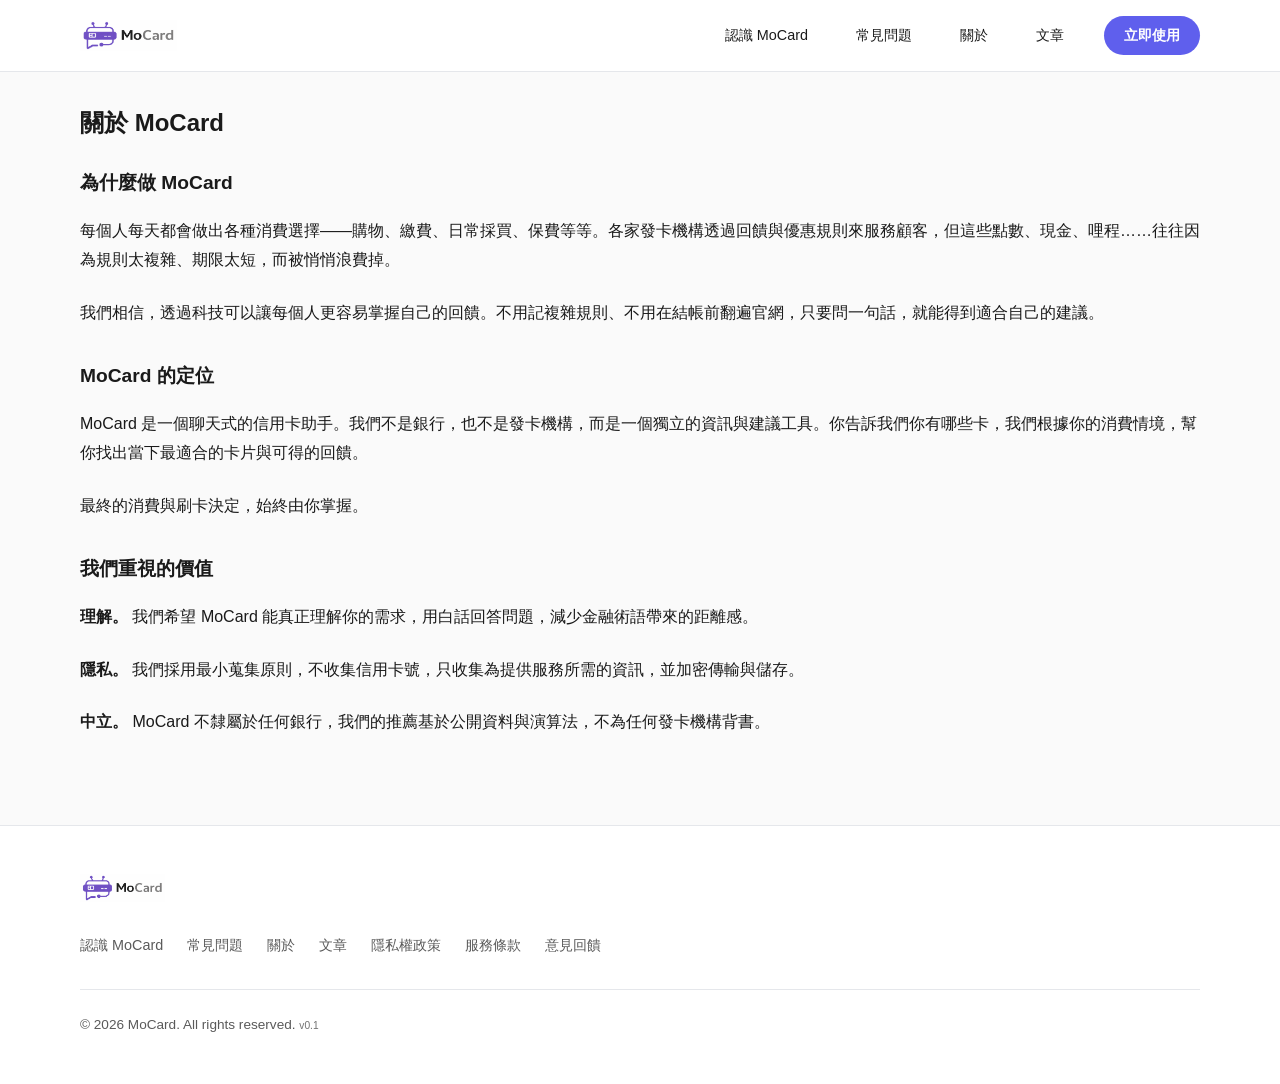
==== about.html @ decd2667 "v0.1" ====
<!DOCTYPE html>
<html lang="zh-TW">
<head>
  <meta charset="UTF-8">
  <meta name="viewport" content="width=device-width, initial-scale=1.0">
  <link rel="icon" href="images/favicon.png" type="image/png">
  <title>關於 MoCard｜信用卡推薦工具、AI 信用卡助手</title>
  <meta name="description" content="MoCard 信用卡推薦工具，用 AI 幫你找高利息數位帳戶、LINE Pay 神卡與最佳刷卡回饋。了解我們的產品定位與價值。">
  <meta name="keywords" content="信用卡工具, MoCard, 信用卡推薦, AI 信用卡">
  <link rel="stylesheet" href="css/styles.css">
</head>
<body>
  <header class="site-header">
    <div class="header-inner">
      <a href="index.html" class="site-logo"><img src="images/logo.png" alt="MoCard"></a>
      <button class="nav-toggle" type="button" aria-label="開啟選單" aria-expanded="false">
        <svg xmlns="http://www.w3.org/2000/svg" width="24" height="24" viewBox="0 0 24 24" fill="none" stroke="currentColor" stroke-width="2">
          <line x1="3" y1="6" x2="21" y2="6"/>
          <line x1="3" y1="12" x2="21" y2="12"/>
          <line x1="3" y1="18" x2="21" y2="18"/>
        </svg>
      </button>
      <nav class="nav-menu">
        <ul>
          <li><a href="index.html">認識 MoCard</a></li>
          <li><a href="faq.html">常見問題</a></li>
          <li><a href="about.html">關於</a></li>
          <li><a href="blog.html">文章</a></li>
        </ul>
      </nav>
      <a href="#" class="header-cta">立即使用</a>
    </div>
  </header>

  <main>
    <div class="page-wrapper main-content">
      <h1 class="page-title">關於 MoCard</h1>

      <div class="about-content">
        <h2>為什麼做 MoCard</h2>
        <p>每個人每天都會做出各種消費選擇——購物、繳費、日常採買、保費等等。各家發卡機構透過回饋與優惠規則來服務顧客，但這些點數、現金、哩程……往往因為規則太複雜、期限太短，而被悄悄浪費掉。</p>
        <p>我們相信，透過科技可以讓每個人更容易掌握自己的回饋。不用記複雜規則、不用在結帳前翻遍官網，只要問一句話，就能得到適合自己的建議。</p>

        <h2>MoCard 的定位</h2>
        <p>MoCard 是一個聊天式的信用卡助手。我們不是銀行，也不是發卡機構，而是一個獨立的資訊與建議工具。你告訴我們你有哪些卡，我們根據你的消費情境，幫你找出當下最適合的卡片與可得的回饋。</p>
        <p>最終的消費與刷卡決定，始終由你掌握。</p>

        <h2>我們重視的價值</h2>
        <p><strong>理解。</strong> 我們希望 MoCard 能真正理解你的需求，用白話回答問題，減少金融術語帶來的距離感。</p>
        <p><strong>隱私。</strong> 我們採用最小蒐集原則，不收集信用卡號，只收集為提供服務所需的資訊，並加密傳輸與儲存。</p>
        <p><strong>中立。</strong> MoCard 不隸屬於任何銀行，我們的推薦基於公開資料與演算法，不為任何發卡機構背書。</p>
      </div>
    </div>
  </main>

  <footer class="site-footer">
    <div class="footer-inner">
      <div class="footer-brand"><a href="index.html"><img src="images/logo.png" alt="MoCard"></a></div>
      <nav class="footer-nav">
        <a href="index.html">認識 MoCard</a>
        <a href="faq.html">常見問題</a>
        <a href="about.html">關於</a>
        <a href="blog.html">文章</a>
        <a href="privacy.html">隱私權政策</a>
        <a href="terms.html">服務條款</a>
        <a href="feedback.html">意見回饋</a>
      </nav>
      <div class="footer-copy">
        © 2026 MoCard. All rights reserved. <span class="version">v0.1</span>
      </div>
    </div>
  </footer>

  <script src="js/main.js"></script>
</body>
</html>
---- css/styles.css ----
/* MoCard - Mobile-First Static Site */
/* ================================== */

:root {
  /* Colors - 簡潔、工具型 */
  --color-bg: #fafafa;
  --color-bg-card: #ffffff;
  --color-text: #1a1a1a;
  --color-text-muted: #5a5a5a;
  --color-accent: #5F5FED;
  --color-accent-hover: #4F4FDD;
  --color-border: #e5e7eb;
  --color-trust: #059669;
  
  /* Typography */
  --font-sans: -apple-system, BlinkMacSystemFont, "Segoe UI", "Noto Sans TC", "Microsoft JhengHei", sans-serif;
  
  /* Spacing */
  --space-xs: 0.5rem;
  --space-sm: 1rem;
  --space-md: 1.5rem;
  --space-lg: 2rem;
  --space-xl: 3rem;
  --space-2xl: 4rem;
  
  /* Layout */
  --max-width: 680px;
  --max-width-wide: 1200px;
  --header-height: 64px;
  --page-padding: 1.5rem;
}

*,
*::before,
*::after {
  box-sizing: border-box;
}

html {
  font-size: 16px;
  -webkit-text-size-adjust: 100%;
}

body {
  margin: 0;
  padding: 0;
  font-family: var(--font-sans);
  background: var(--color-bg);
  color: var(--color-text);
  line-height: 1.6;
  min-height: 100vh;
  display: flex;
  flex-direction: column;
}

/* ===== Layout ===== */
.page-wrapper {
  flex: 1;
  width: 100%;
  max-width: var(--max-width);
  margin: 0 auto;
  padding: 0 var(--page-padding);
}

.main-content {
  padding-top: var(--space-lg);
  padding-bottom: var(--space-2xl);
}

/* ===== Header ===== */
.site-header {
  position: sticky;
  top: 0;
  z-index: 100;
  background: var(--color-bg-card);
  border-bottom: 1px solid var(--color-border);
  height: var(--header-height);
}

.header-inner {
  max-width: var(--max-width-wide);
  margin: 0 auto;
  height: 100%;
  padding: 0 var(--page-padding);
  display: flex;
  align-items: center;
  gap: var(--space-md);
  width: 100%;
  position: relative;
}

/* Mobile: left=menu, center=logo(絕對置中), right=cta */
.nav-toggle {
  order: 1;
  flex-shrink: 0;
}

.site-logo {
  display: flex;
  align-items: center;
  justify-content: center;
  text-decoration: none;
  order: 2;
  flex: 1;
}

/* 手機版：Logo 絕對置於 header 正中央，CTA 靠右 */
@media (max-width: 767px) {
  .site-logo {
    position: absolute;
    left: 50%;
    transform: translateX(-50%);
    flex: none;
  }

  .header-cta {
    margin-left: auto;
  }
}

.site-logo img {
  height: 32px;
  width: auto;
  display: block;
  object-fit: contain;
}

.nav-menu {
  order: 3;
}

.header-cta {
  order: 4;
  flex-shrink: 0;
}

/* Nav - Mobile */
.nav-toggle {
  display: flex;
  align-items: center;
  justify-content: center;
  width: 40px;
  height: 40px;
  background: none;
  border: none;
  cursor: pointer;
  padding: 0;
  color: var(--color-text);
}

.nav-toggle svg {
  width: 24px;
  height: 24px;
}

/* Header CTA Button - 膠囊型 */
.header-cta {
  display: inline-flex;
  align-items: center;
  justify-content: center;
  padding: 0.5rem 1.25rem;
  background: var(--color-accent);
  color: white !important;
  text-decoration: none;
  font-weight: 600;
  font-size: 0.9rem;
  border-radius: 9999px;
  white-space: nowrap;
  transition: background 0.2s;
}

.header-cta:hover {
  background: var(--color-accent-hover);
}

.nav-menu {
  position: fixed;
  top: var(--header-height);
  left: 0;
  right: 0;
  bottom: 0;
  background: var(--color-bg-card);
  padding: var(--space-lg);
  transform: translateX(100%);
  transition: transform 0.3s ease;
  overflow-y: auto;
  z-index: 99;
}

.nav-menu.is-open {
  transform: translateX(0);
}

.nav-menu ul {
  list-style: none;
  padding: 0;
  margin: 0;
}

.nav-menu li {
  border-bottom: 1px solid var(--color-border);
}

.nav-menu a {
  display: block;
  padding: var(--space-md);
  color: var(--color-text);
  text-decoration: none;
  font-size: 1rem;
}

.nav-menu a:hover {
  color: var(--color-accent);
}

/* ===== Hero ===== */
.hero {
  position: relative;
  padding: var(--space-xl) 0 var(--space-2xl);
  text-align: center;
  overflow: visible;
}

.hero-content {
  position: relative;
  z-index: 2;
  margin-bottom: var(--space-xl);
}

.hero h1 {
  font-size: 1.75rem;
  font-weight: 700;
  line-height: 1.35;
  margin: 0 0 var(--space-sm);
  letter-spacing: -0.02em;
  color: var(--color-accent);
}

.hero .hero-sub {
  font-size: 1rem;
  color: var(--color-text-muted);
  margin: 0 0 var(--space-lg);
  max-width: 480px;
  margin-left: auto;
  margin-right: auto;
  line-height: 1.6;
}

.hero .hero-content .cta-button {
  margin-top: var(--space-sm);
}

/* Hero 卡片區域：預留放 App UI 示意圖，略微疊在紫色區塊上 */
.hero-card-placeholder {
  position: relative;
  z-index: 3;
  max-width: 560px;
  margin: 0 auto -4rem;
  min-height: 320px;
  background: var(--color-bg-card);
  border-radius: 20px;
  box-shadow: 0 8px 32px rgba(0, 0, 0, 0.12);
  display: flex;
  align-items: center;
  justify-content: center;
  overflow: hidden;
}

.hero-card-hint {
  font-size: 0.9rem;
  color: var(--color-text-muted);
  margin: 0;
}

/* Hero 下半部主色系三角形／波浪區塊 - 左右貼齊瀏覽器邊緣無 padding */
.hero-decoration {
  position: absolute;
  bottom: 0;
  left: 50%;
  transform: translateX(-50%);
  width: 100vw;
  height: 45%;
  min-height: 200px;
  background: linear-gradient(135deg, var(--color-accent) 0%, rgba(95, 95, 237, 0.9) 100%);
  clip-path: polygon(0 55%, 0 100%, 100% 100%, 100% 80%, 0 35%);
  z-index: 1;
}

/* 手機版：縮小卡片、加大三角區塊，避免卡片遮住三角 */
@media (max-width: 767px) {
  .hero-card-placeholder {
    min-height: 240px;
    margin-bottom: -2rem;
  }

  .hero-decoration {
    height: 55%;
    min-height: 220px;
    /* 三角區塊提高，讓卡片下方能露出更多紫色 */
    clip-path: polygon(0 45%, 0 100%, 100% 100%, 100% 70%, 0 30%);
  }
}

/* 桌機版：三角形區塊更明顯、卡片更大 */
@media (min-width: 768px) {
  .hero-card-placeholder {
    max-width: 640px;
    min-height: 380px;
    margin-bottom: -5rem;
  }

  .hero-decoration {
    height: 50%;
    min-height: 280px;
    clip-path: polygon(0 40%, 0 100%, 100% 100%, 100% 75%, 0 25%);
  }
}

/* Hero 下方區塊多留空間（因卡片有負 margin） */
.hero + .section {
  padding-top: calc(var(--space-2xl) + 3rem);
}

/* 全站 CTA 按鈕 - 膠囊型 */
.cta-button {
  display: inline-block;
  padding: 0.75rem 2rem;
  background: var(--color-accent);
  color: white !important;
  text-decoration: none;
  font-weight: 600;
  border-radius: 9999px;
  font-size: 1rem;
  border: none;
  cursor: pointer;
  transition: background 0.2s;
}

.cta-button:hover {
  background: var(--color-accent-hover);
}

/* ===== Section 通用 ===== */
.section {
  padding: var(--space-2xl) 0;
}

.section-title {
  font-size: 1.5rem;
  font-weight: 700;
  margin: 0 0 var(--space-xl);
  text-align: center;
}

/* ===== Feature Cards ===== */
.feature-list {
  display: flex;
  flex-direction: column;
  gap: var(--space-lg);
}

.feature-card {
  background: var(--color-bg-card);
  border: 1px solid var(--color-border);
  border-radius: 16px;
  padding: var(--space-xl);
  box-shadow: 0 2px 8px rgba(0, 0, 0, 0.06);
}

.feature-icon {
  font-size: 2rem;
  margin-bottom: var(--space-sm);
}

.feature-card h3 {
  font-size: 1.15rem;
  font-weight: 600;
  margin: 0 0 var(--space-sm);
}

.feature-card p {
  font-size: 0.95rem;
  color: var(--color-text-muted);
  margin: 0;
  line-height: 1.6;
}

/* ===== 強調區：個資安全 ===== */
.highlight-section {
  padding: var(--space-xl) 0;
}

.highlight-card {
  background: linear-gradient(135deg, rgba(95, 95, 237, 0.08) 0%, rgba(95, 95, 237, 0.03) 100%);
  border: 1px solid rgba(95, 95, 237, 0.2);
  border-radius: 20px;
  padding: var(--space-2xl);
  text-align: center;
}

.highlight-title {
  font-size: 1.35rem;
  font-weight: 700;
  margin: 0 0 var(--space-md);
  color: var(--color-text);
}

.highlight-desc {
  font-size: 1.05rem;
  color: var(--color-text-muted);
  line-height: 1.7;
  margin: 0;
  max-width: 520px;
  margin-left: auto;
  margin-right: auto;
}

/* ===== 留言回饋 ===== */
.testimonial-list {
  display: flex;
  flex-direction: column;
  gap: var(--space-lg);
}

.testimonial-card {
  background: var(--color-bg-card);
  border: 1px solid var(--color-border);
  border-radius: 16px;
  padding: var(--space-xl);
  margin: 0;
}

.testimonial-quote {
  font-size: 1rem;
  line-height: 1.7;
  color: var(--color-text);
  margin: 0 0 var(--space-md);
}

.testimonial-author {
  font-size: 0.9rem;
  color: var(--color-text-muted);
}

/* ===== CTA 區 ===== */
.cta-section {
  padding: var(--space-2xl) 0;
}

.cta-block {
  background: var(--color-accent);
  border-radius: 24px;
  padding: var(--space-2xl);
  text-align: center;
  color: white;
}

.cta-title {
  font-size: 1.5rem;
  font-weight: 700;
  margin: 0 0 var(--space-sm);
}

.cta-sub {
  font-size: 1rem;
  opacity: 0.95;
  margin: 0 0 var(--space-lg);
}

.cta-block .cta-button {
  background: white;
  color: var(--color-accent) !important;
}

.cta-block .cta-button:hover {
  background: rgba(255, 255, 255, 0.9);
}

/* ===== How it Works ===== */
.steps {
  display: flex;
  flex-direction: column;
  gap: var(--space-md);
}

.step {
  display: flex;
  gap: var(--space-md);
  align-items: flex-start;
  background: var(--color-bg-card);
  border: 1px solid var(--color-border);
  border-radius: 12px;
  padding: var(--space-md);
}

.step-num {
  flex-shrink: 0;
  width: 32px;
  height: 32px;
  background: var(--color-accent);
  color: white;
  border-radius: 50%;
  display: flex;
  align-items: center;
  justify-content: center;
  font-weight: 700;
  font-size: 0.9rem;
}

.step-content h3 {
  font-size: 1rem;
  font-weight: 600;
  margin: 0 0 var(--space-xs);
}

.step-content p {
  font-size: 0.9rem;
  color: var(--color-text-muted);
  margin: 0;
}

/* Trust list (used in other pages if needed) */
.trust-list {
  list-style: none;
  padding: 0;
  margin: 0;
}

.trust-list li {
  display: flex;
  align-items: flex-start;
  gap: var(--space-sm);
  padding: var(--space-sm) 0;
  border-bottom: 1px solid var(--color-border);
  font-size: 0.95rem;
}

.trust-list li:last-child {
  border-bottom: none;
}

.trust-list .icon {
  flex-shrink: 0;
  color: var(--color-trust);
  font-size: 1.2rem;
}

/* ===== Page Titles ===== */
.page-title {
  font-size: 1.5rem;
  font-weight: 700;
  margin: 0 0 var(--space-md);
}

.page-intro {
  color: var(--color-text-muted);
  font-size: 1rem;
  margin-bottom: var(--space-lg);
}

/* ===== FAQ Accordion ===== */
.faq-list {
  display: flex;
  flex-direction: column;
  gap: var(--space-xs);
}

.faq-item {
  background: var(--color-bg-card);
  border: 1px solid var(--color-border);
  border-radius: 8px;
  overflow: hidden;
}

.faq-question {
  width: 100%;
  padding: var(--space-md);
  text-align: left;
  font-size: 1rem;
  font-weight: 500;
  color: var(--color-text);
  background: none;
  border: none;
  cursor: pointer;
  display: flex;
  justify-content: space-between;
  align-items: center;
  gap: var(--space-sm);
  font-family: inherit;
}

.faq-question:hover {
  background: var(--color-bg);
}

.faq-question .icon {
  flex-shrink: 0;
  transition: transform 0.2s;
}

.faq-item.is-open .faq-question .icon {
  transform: rotate(180deg);
}

.faq-answer {
  display: none;
  padding: 0 var(--space-md) var(--space-md);
}

.faq-item.is-open .faq-answer {
  display: block;
}

.faq-answer p {
  margin: 0;
  font-size: 0.95rem;
  color: var(--color-text-muted);
  line-height: 1.6;
}

/* ===== About Page ===== */
.about-content {
  font-size: 1rem;
  line-height: 1.8;
}

.about-content h2 {
  font-size: 1.2rem;
  font-weight: 600;
  margin: var(--space-lg) 0 var(--space-sm);
}

.about-content h2:first-child {
  margin-top: 0;
}

.about-content p {
  margin: 0 0 var(--space-md);
  color: var(--color-text);
}

/* ===== Blog ===== */
.blog-list {
  display: flex;
  flex-direction: column;
  gap: var(--space-md);
}

.blog-card {
  display: block;
  background: var(--color-bg-card);
  border: 1px solid var(--color-border);
  border-radius: 12px;
  padding: var(--space-lg);
  text-decoration: none;
  color: inherit;
  transition: border-color 0.2s, box-shadow 0.2s;
}

.blog-card:hover {
  border-color: var(--color-accent);
  box-shadow: 0 4px 12px rgba(95, 95, 237, 0.15);
}

.blog-card h3 {
  font-size: 1.1rem;
  font-weight: 600;
  margin: 0 0 var(--space-xs);
}

.blog-card .meta {
  font-size: 0.85rem;
  color: var(--color-text-muted);
  margin-bottom: var(--space-sm);
}

.blog-card .excerpt {
  font-size: 0.95rem;
  color: var(--color-text-muted);
  margin: 0;
  line-height: 1.5;
}

/* ===== Blog Post ===== */
.article-header {
  margin-bottom: var(--space-lg);
}

.article-header h1 {
  font-size: 1.5rem;
  font-weight: 700;
  margin: 0 0 var(--space-sm);
  line-height: 1.4;
}

.article-header .date {
  font-size: 0.9rem;
  color: var(--color-text-muted);
}

.article-body {
  font-size: 1rem;
  line-height: 1.8;
  max-width: 42em;
}

.article-body h2 {
  font-size: 1.2rem;
  font-weight: 600;
  margin: var(--space-lg) 0 var(--space-sm);
}

.article-body h3 {
  font-size: 1.05rem;
  font-weight: 600;
  margin: var(--space-md) 0 var(--space-xs);
}

.article-body p {
  margin: 0 0 var(--space-md);
}

.article-body ul, .article-body ol {
  margin: 0 0 var(--space-md);
  padding-left: 1.5em;
}

.article-body li {
  margin-bottom: 0.25em;
}

.article-body h1 {
  font-size: 1.35rem;
  font-weight: 700;
  margin: var(--space-lg) 0 var(--space-sm);
}

.article-body h1:first-child {
  margin-top: 0;
}

.article-body blockquote {
  margin: var(--space-md) 0;
  padding-left: var(--space-md);
  border-left: 4px solid var(--color-accent);
  color: var(--color-text-muted);
}

.article-body code {
  background: var(--color-border);
  padding: 0.2em 0.4em;
  border-radius: 4px;
  font-size: 0.9em;
}

.article-body pre {
  background: var(--color-border);
  padding: var(--space-md);
  border-radius: 8px;
  overflow-x: auto;
  margin: var(--space-md) 0;
}

.article-body pre code {
  background: none;
  padding: 0;
}

.article-body hr {
  border: none;
  border-top: 1px solid var(--color-border);
  margin: var(--space-lg) 0;
}

/* ===== 文章結尾 CTA 區 ===== */
.article-cta-block {
  margin-top: var(--space-2xl);
  margin-bottom: var(--space-xl);
  background: linear-gradient(135deg, var(--color-accent) 0%, rgba(95, 95, 237, 0.9) 100%);
  border-radius: 24px;
  padding: var(--space-2xl) var(--space-xl);
  text-align: center;
  color: white;
}

.article-cta-text {
  font-size: 1.35rem;
  font-weight: 700;
  margin: 0 0 var(--space-sm);
  line-height: 1.4;
}

.article-cta-sub {
  font-size: 1.1rem;
  opacity: 0.95;
  margin: 0 0 var(--space-lg);
  line-height: 1.5;
}

.article-cta-block .article-cta-btn {
  background: white;
  color: var(--color-accent) !important;
  padding: 0.9rem 2.5rem;
  font-size: 1.05rem;
}

.article-cta-block .article-cta-btn:hover {
  background: rgba(255, 255, 255, 0.95);
}

@media (min-width: 768px) {
  .article-cta-block {
    padding: var(--space-2xl) var(--space-xl);
    margin-top: var(--space-2xl);
  }

  .article-cta-text {
    font-size: 1.5rem;
  }

  .article-cta-sub {
    font-size: 1.2rem;
  }
}

/* ===== Legal Pages ===== */
.legal-content {
  font-size: 1rem;
  line-height: 1.8;
}

.legal-content h2 {
  font-size: 1.15rem;
  font-weight: 600;
  margin: var(--space-lg) 0 var(--space-sm);
}

.legal-content h2:first-child {
  margin-top: 0;
}

.legal-content p {
  margin: 0 0 var(--space-md);
}

.legal-content ul {
  margin: 0 0 var(--space-md);
  padding-left: 1.5em;
}

.legal-content li {
  margin-bottom: 0.25em;
}

/* ===== Feedback Page ===== */
.feedback-intro {
  margin-bottom: var(--space-lg);
  color: var(--color-text-muted);
  font-size: 0.95rem;
}

.feedback-embed {
  width: 100%;
  min-height: 600px;
  border: 1px solid var(--color-border);
  border-radius: 8px;
  overflow: hidden;
}

.feedback-embed iframe {
  width: 100%;
  height: 100%;
  min-height: 600px;
  border: none;
}

/* ===== Footer ===== */
.site-footer {
  background: var(--color-bg-card);
  border-top: 1px solid var(--color-border);
  padding: var(--space-xl) 0;
  margin-top: auto;
}

.footer-inner {
  max-width: var(--max-width-wide);
  margin: 0 auto;
  padding: 0 var(--page-padding);
}

.footer-brand {
  margin-bottom: var(--space-md);
}

.footer-brand a {
  display: inline-block;
  line-height: 0;
}

.footer-brand img {
  height: 28px;
  width: auto;
  display: block;
  object-fit: contain;
}

.footer-nav {
  display: flex;
  flex-direction: column;
  gap: var(--space-xs);
}

.footer-nav a {
  color: var(--color-text-muted);
  text-decoration: none;
  font-size: 0.9rem;
}

.footer-nav a:hover {
  color: var(--color-accent);
}

.footer-copy {
  margin-top: var(--space-lg);
  padding-top: var(--space-md);
  border-top: 1px solid var(--color-border);
  font-size: 0.85rem;
  color: var(--color-text-muted);
}

.footer-copy .version {
  font-size: 0.75em;
  opacity: 0.85;
}

/* ===== Desktop (min-width: 768px) ===== */
@media (min-width: 768px) {
  :root {
    --page-padding: 2rem;
  }

  /* Align with header: logo left, cta right */
  .page-wrapper {
    max-width: var(--max-width-wide);
  }

  .site-logo {
    position: static;
    transform: none;
    flex: none;
  }

  .site-header {
    height: 72px;
  }

  .nav-toggle {
    display: none;
  }

  /* Desktop: logo left, nav + cta right */
  .site-logo {
    order: 1;
    flex: none;
    justify-content: flex-start;
  }

  .nav-menu {
    order: 2;
    position: static;
    transform: none;
    padding: 0;
    background: transparent;
    overflow: visible;
    margin-left: auto;
  }

  .header-cta {
    order: 3;
    margin-left: 0;
  }

  .nav-menu ul {
    display: flex;
    align-items: center;
    gap: var(--space-sm);
  }

  .nav-menu li {
    border-bottom: none;
  }

  .nav-menu a {
    padding: var(--space-xs) var(--space-sm);
    font-size: 0.9rem;
  }

  .header-cta {
    flex-shrink: 0;
  }

  .hero h1 {
    font-size: 2.25rem;
  }

  .hero .hero-sub {
    font-size: 1.125rem;
    max-width: 640px;
  }

  .section-title {
    font-size: 1.75rem;
  }

  .feature-list {
    display: grid;
    grid-template-columns: repeat(3, 1fr);
    gap: var(--space-lg);
  }

  .highlight-card {
    padding: var(--space-2xl) var(--space-xl);
  }

  .highlight-title {
    font-size: 1.5rem;
  }

  .steps {
    display: grid;
    grid-template-columns: repeat(3, 1fr);
    gap: var(--space-md);
  }

  .testimonial-list {
    display: grid;
    grid-template-columns: repeat(3, 1fr);
    gap: var(--space-lg);
  }

  .cta-block {
    padding: var(--space-2xl) var(--space-xl);
  }

  .cta-title {
    font-size: 1.75rem;
  }

  .trust-list {
    display: grid;
    grid-template-columns: repeat(3, 1fr);
    gap: var(--space-md);
  }

  .trust-list li {
    border-bottom: none;
    flex-direction: column;
    align-items: center;
    text-align: center;
  }

  .footer-nav {
    flex-direction: row;
    flex-wrap: wrap;
    gap: var(--space-md);
  }
}

/* ===== Wide Desktop (min-width: 1024px) ===== */
@media (min-width: 1024px) {
  :root {
    --page-padding: 2.5rem;
  }
}

/* ===== App CTA 彈窗（電腦/平板顯示 QR Code） ===== */
.app-cta-modal {
  position: fixed;
  inset: 0;
  z-index: 1000;
  display: flex;
  align-items: center;
  justify-content: center;
  padding: var(--space-md);
  opacity: 0;
  visibility: hidden;
  transition: opacity 0.2s, visibility 0.2s;
}

.app-cta-modal.is-open {
  opacity: 1;
  visibility: visible;
}

.app-cta-modal-backdrop {
  position: absolute;
  inset: 0;
  background: rgba(0, 0, 0, 0.5);
}

.app-cta-modal-content {
  position: relative;
  background: var(--color-bg-card);
  border-radius: 20px;
  padding: var(--space-xl);
  max-width: 360px;
  width: 100%;
  box-shadow: 0 20px 60px rgba(0, 0, 0, 0.25);
}

.app-cta-modal-close {
  position: absolute;
  top: var(--space-sm);
  right: var(--space-sm);
  width: 36px;
  height: 36px;
  border: none;
  background: transparent;
  font-size: 1.5rem;
  line-height: 1;
  color: var(--color-text-muted);
  cursor: pointer;
  border-radius: 50%;
  display: flex;
  align-items: center;
  justify-content: center;
}

.app-cta-modal-close:hover {
  background: var(--color-border);
  color: var(--color-text);
}

.app-cta-modal-content h2 {
  font-size: 1.25rem;
  margin: 0 0 var(--space-sm);
  color: var(--color-text);
}

.app-cta-modal-text {
  font-size: 0.95rem;
  color: var(--color-text-muted);
  margin: 0 0 var(--space-lg);
  line-height: 1.5;
}

.app-cta-qr-placeholder {
  min-height: 200px;
  padding: var(--space-sm);
  background: var(--color-bg);
  border: 2px dashed var(--color-border);
  border-radius: 12px;
  display: flex;
  align-items: center;
  justify-content: center;
  margin-bottom: 0;
}

.app-cta-qr-placeholder img {
  max-width: 220px;
  max-height: 220px;
  width: 100%;
  height: auto;
}

.app-cta-qr-placeholder:has(img) .app-cta-qr-hint {
  display: none;
}

.app-cta-qr-hint {
  font-size: 0.85rem;
  color: var(--color-text-muted);
  text-align: center;
  margin: 0 var(--space-sm);
  line-height: 1.5;
}
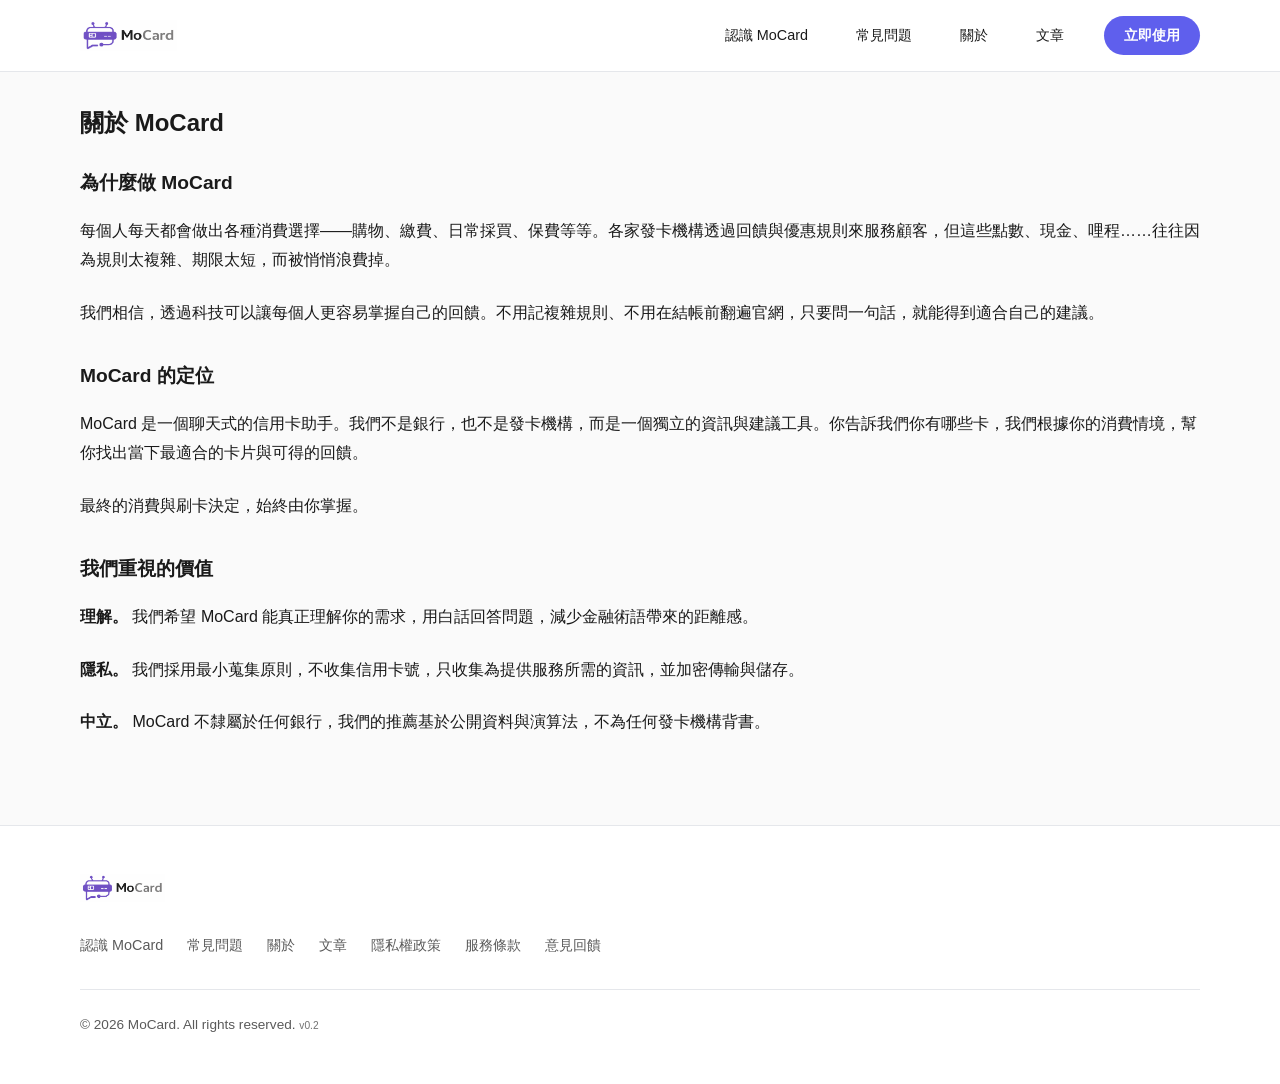
==== commit 9b4aa4ee: "v0,2" ====
--- a/about.html
+++ b/about.html
@@ -14,11 +14,19 @@
     <div class="header-inner">
       <a href="index.html" class="site-logo"><img src="images/logo.png" alt="MoCard"></a>
       <button class="nav-toggle" type="button" aria-label="開啟選單" aria-expanded="false">
-        <svg xmlns="http://www.w3.org/2000/svg" width="24" height="24" viewBox="0 0 24 24" fill="none" stroke="currentColor" stroke-width="2">
-          <line x1="3" y1="6" x2="21" y2="6"/>
-          <line x1="3" y1="12" x2="21" y2="12"/>
-          <line x1="3" y1="18" x2="21" y2="18"/>
-        </svg>
+        <span class="nav-toggle-icon nav-toggle-icon--menu" aria-hidden="true">
+          <svg xmlns="http://www.w3.org/2000/svg" width="24" height="24" viewBox="0 0 24 24" fill="none" stroke="currentColor" stroke-width="2">
+            <line x1="3" y1="6" x2="21" y2="6"/>
+            <line x1="3" y1="12" x2="21" y2="12"/>
+            <line x1="3" y1="18" x2="21" y2="18"/>
+          </svg>
+        </span>
+        <span class="nav-toggle-icon nav-toggle-icon--close" aria-hidden="true">
+          <svg xmlns="http://www.w3.org/2000/svg" width="24" height="24" viewBox="0 0 24 24" fill="none" stroke="currentColor" stroke-width="2" stroke-linecap="round">
+            <line x1="18" y1="6" x2="6" y2="18"/>
+            <line x1="6" y1="6" x2="18" y2="18"/>
+          </svg>
+        </span>
       </button>
       <nav class="nav-menu">
         <ul>
@@ -66,7 +74,7 @@
         <a href="feedback.html">意見回饋</a>
       </nav>
       <div class="footer-copy">
-        © 2026 MoCard. All rights reserved. <span class="version">v0.1</span>
+        © 2026 MoCard. All rights reserved. <span class="version">v0.2</span>
       </div>
     </div>
   </footer>
--- a/css/styles.css
+++ b/css/styles.css
@@ -151,6 +151,26 @@
 .nav-toggle svg {
   width: 24px;
   height: 24px;
+  display: block;
+}
+
+.nav-toggle-icon {
+  display: flex;
+  align-items: center;
+  justify-content: center;
+  line-height: 0;
+}
+
+.nav-toggle-icon--close {
+  display: none;
+}
+
+.nav-toggle.is-open .nav-toggle-icon--menu {
+  display: none;
+}
+
+.nav-toggle.is-open .nav-toggle-icon--close {
+  display: flex;
 }
 
 /* Header CTA Button - 膠囊型 */
@@ -239,37 +259,55 @@
 .hero .hero-sub {
   font-size: 1rem;
   color: var(--color-text-muted);
-  margin: 0 0 var(--space-lg);
+  margin: 0 0 var(--space-md);
   max-width: 480px;
   margin-left: auto;
   margin-right: auto;
   line-height: 1.6;
 }
 
+.hero-highlight {
+  margin: 0 0 var(--space-lg);
+  text-align: center;
+  line-height: 1.5;
+}
+
+.hero-tag {
+  display: inline-block;
+  max-width: 100%;
+  padding: 0.45rem 1rem;
+  font-size: 0.8rem;
+  font-weight: 500;
+  color: var(--color-text);
+  background: rgba(95, 95, 237, 0.09);
+  border: 1px solid rgba(95, 95, 237, 0.22);
+  border-radius: 9999px;
+  line-height: 1.45;
+  box-shadow: 0 1px 2px rgba(95, 95, 237, 0.06);
+}
+
+.hero-tag strong {
+  color: var(--color-accent);
+  font-weight: 700;
+}
+
 .hero .hero-content .cta-button {
   margin-top: var(--space-sm);
 }
 
-/* Hero 卡片區域：預留放 App UI 示意圖，略微疊在紫色區塊上 */
+/* Hero 卡片區域：App 示意圖 banner，略微疊在紫色區塊上 */
 .hero-card-placeholder {
   position: relative;
   z-index: 3;
   max-width: 560px;
   margin: 0 auto -4rem;
-  min-height: 320px;
-  background: var(--color-bg-card);
-  border-radius: 20px;
-  box-shadow: 0 8px 32px rgba(0, 0, 0, 0.12);
-  display: flex;
-  align-items: center;
-  justify-content: center;
-  overflow: hidden;
-}
-
-.hero-card-hint {
-  font-size: 0.9rem;
-  color: var(--color-text-muted);
-  margin: 0;
+  line-height: 0;
+}
+
+.hero-banner-img {
+  width: 100%;
+  height: auto;
+  display: block;
 }
 
 /* Hero 下半部主色系三角形／波浪區塊 - 左右貼齊瀏覽器邊緣無 padding */
@@ -289,7 +327,6 @@
 /* 手機版：縮小卡片、加大三角區塊，避免卡片遮住三角 */
 @media (max-width: 767px) {
   .hero-card-placeholder {
-    min-height: 240px;
     margin-bottom: -2rem;
   }
 
@@ -303,9 +340,12 @@
 
 /* 桌機版：三角形區塊更明顯、卡片更大 */
 @media (min-width: 768px) {
+  .hero {
+    padding-bottom: calc(var(--space-2xl) + 20px);
+  }
+
   .hero-card-placeholder {
     max-width: 640px;
-    min-height: 380px;
     margin-bottom: -5rem;
   }
 
@@ -485,38 +525,70 @@
 
 .step {
   display: flex;
-  gap: var(--space-md);
-  align-items: flex-start;
+  flex-direction: column;
+  align-items: stretch;
   background: var(--color-bg-card);
   border: 1px solid var(--color-border);
   border-radius: 12px;
   padding: var(--space-md);
 }
 
+.step-num-row {
+  display: flex;
+  justify-content: center;
+  align-items: center;
+  width: 100%;
+  margin-bottom: var(--space-md);
+}
+
 .step-num {
   flex-shrink: 0;
-  width: 32px;
-  height: 32px;
+  width: 36px;
+  height: 36px;
   background: var(--color-accent);
   color: white;
   border-radius: 50%;
-  display: flex;
+  display: inline-flex;
   align-items: center;
   justify-content: center;
   font-weight: 700;
-  font-size: 0.9rem;
+  font-size: 0.95rem;
+}
+
+.step-content {
+  width: 100%;
+  min-width: 0;
+  text-align: center;
 }
 
 .step-content h3 {
   font-size: 1rem;
   font-weight: 600;
   margin: 0 0 var(--space-xs);
+  text-align: center;
 }
 
 .step-content p {
   font-size: 0.9rem;
   color: var(--color-text-muted);
-  margin: 0;
+  margin: 0 0 var(--space-md);
+  text-align: center;
+}
+
+/* 三張步驟卡說明區至少保留兩行行高，避免一字行／兩字行區塊高度不一 */
+.how-it-works .step-content p {
+  line-height: 1.6;
+  min-height: 3.2em;
+}
+
+.step-illustration {
+  width: auto;
+  max-width: 100%;
+  height: auto;
+  display: block;
+  margin-left: auto;
+  margin-right: auto;
+  border-radius: 8px;
 }
 
 /* Trust list (used in other pages if needed) */
@@ -861,7 +933,7 @@
 
 .feedback-embed {
   width: 100%;
-  min-height: 600px;
+  min-height: 1200px;
   border: 1px solid var(--color-border);
   border-radius: 8px;
   overflow: hidden;
@@ -869,8 +941,8 @@
 
 .feedback-embed iframe {
   width: 100%;
-  height: 100%;
-  min-height: 600px;
+  min-height: 1200px;
+  height: 1200px;
   border: none;
 }
 
@@ -1006,6 +1078,11 @@
   .hero .hero-sub {
     font-size: 1.125rem;
     max-width: 640px;
+  }
+
+  .hero-tag {
+    font-size: 0.9rem;
+    padding: 0.5rem 1.15rem;
   }
 
   .section-title {
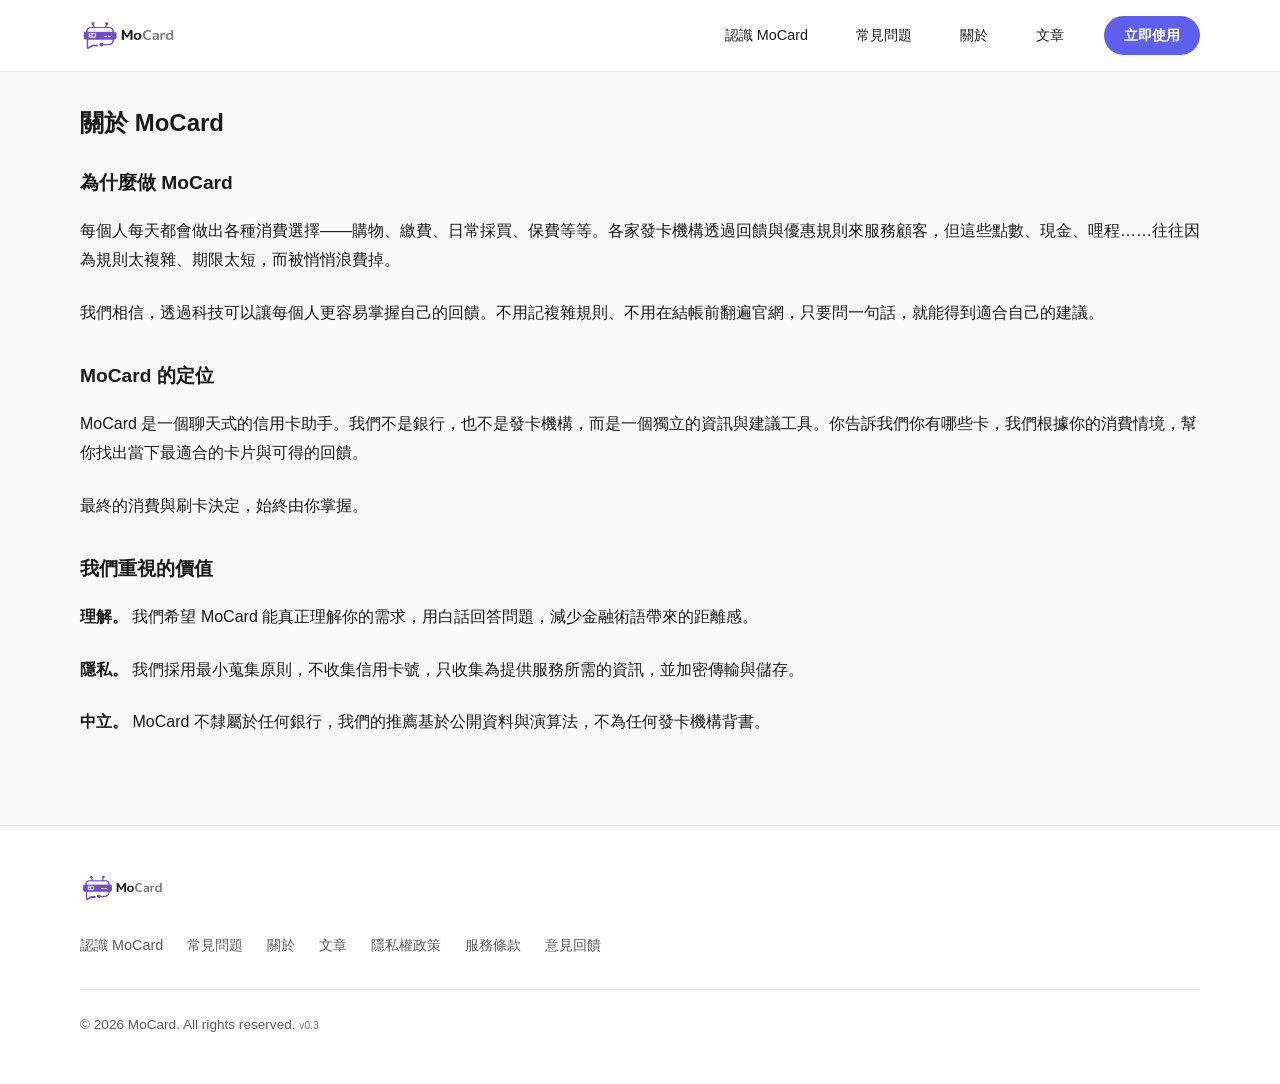
==== commit 83182bc5: "v0.3" ====
--- a/about.html
+++ b/about.html
@@ -74,7 +74,7 @@
         <a href="feedback.html">意見回饋</a>
       </nav>
       <div class="footer-copy">
-        © 2026 MoCard. All rights reserved. <span class="version">v0.2</span>
+        © 2026 MoCard. All rights reserved. <span class="version">v0.3</span>
       </div>
     </div>
   </footer>
--- a/css/styles.css
+++ b/css/styles.css
@@ -1252,3 +1252,286 @@
   line-height: 1.5;
 }
 
+/* ===== 內建瀏覽器引導（首頁，FB / IG / Threads / LINE 等） ===== */
+.inapp-sheet {
+  position: fixed;
+  inset: 0;
+  z-index: 2500;
+  display: flex;
+  flex-direction: column;
+  justify-content: flex-end;
+  visibility: hidden;
+  opacity: 0;
+  pointer-events: none;
+  transition:
+    opacity 0.28s ease,
+    visibility 0.28s;
+}
+
+.inapp-sheet.is-open {
+  visibility: visible;
+  opacity: 1;
+  pointer-events: auto;
+}
+
+.inapp-sheet-backdrop {
+  position: absolute;
+  inset: 0;
+  background: rgba(0, 0, 0, 0.45);
+  backdrop-filter: blur(6px);
+  -webkit-backdrop-filter: blur(6px);
+}
+
+.inapp-sheet-panel {
+  position: relative;
+  background: #fff;
+  border-radius: 22px 22px 0 0;
+  padding: calc(var(--space-xl) + 4px) var(--space-lg) calc(var(--space-xl) + env(safe-area-inset-bottom));
+  padding-top: calc(var(--space-lg) + 8px);
+  max-height: min(88vh, 560px);
+  overflow-x: hidden;
+  overflow-y: auto;
+  box-shadow: 0 -8px 40px rgba(0, 0, 0, 0.12);
+  transform: translateY(100%);
+  transition: transform 0.32s cubic-bezier(0.32, 0.72, 0, 1);
+}
+
+.inapp-sheet.is-open .inapp-sheet-panel {
+  transform: translateY(0);
+}
+
+.inapp-sheet-close {
+  position: absolute;
+  top: calc(var(--space-sm) + 4px);
+  right: calc(var(--space-sm) + 4px);
+  width: 40px;
+  height: 40px;
+  border: none;
+  background: transparent;
+  font-size: 1.5rem;
+  line-height: 1;
+  color: var(--color-text-muted);
+  cursor: pointer;
+  border-radius: 50%;
+  display: flex;
+  align-items: center;
+  justify-content: center;
+}
+
+.inapp-sheet-close:hover {
+  background: var(--color-border);
+  color: var(--color-text);
+}
+
+.inapp-sheet-brand {
+  display: flex;
+  justify-content: center;
+  margin-bottom: var(--space-md);
+}
+
+.inapp-sheet-brand img {
+  width: 56px;
+  height: 56px;
+  border-radius: 14px;
+  object-fit: contain;
+}
+
+.inapp-sheet-title {
+  margin: 0 0 var(--space-sm);
+  font-size: 1.125rem;
+  font-weight: 700;
+  text-align: center;
+  color: var(--color-text);
+  line-height: 1.35;
+}
+
+.inapp-sheet-intro {
+  margin: 0 0 var(--space-lg);
+  font-size: 0.85rem;
+  color: var(--color-text-muted);
+  text-align: center;
+  line-height: 1.55;
+}
+
+.inapp-sheet-steps {
+  display: flex;
+  flex-direction: column;
+  gap: var(--space-sm);
+  margin-bottom: var(--space-md);
+}
+
+.inapp-sheet-step {
+  display: flex;
+  align-items: center;
+  gap: var(--space-md);
+  padding: var(--space-md) var(--space-md);
+  background: #f4f4f6;
+  border-radius: 14px;
+}
+
+.inapp-sheet-step-num {
+  flex-shrink: 0;
+  width: 28px;
+  height: 28px;
+  border-radius: 50%;
+  background: #1a1a1a;
+  color: #fff;
+  font-size: 0.85rem;
+  font-weight: 700;
+  display: flex;
+  align-items: center;
+  justify-content: center;
+}
+
+.inapp-sheet-step-text {
+  margin: 0;
+  font-size: 0.9rem;
+  color: var(--color-text);
+  line-height: 1.45;
+  text-align: left;
+}
+
+.inapp-sheet-step-text strong {
+  font-weight: 700;
+}
+
+.inapp-sheet-extra {
+  font-size: 0.8rem;
+  color: var(--color-text-muted);
+  text-align: center;
+  line-height: 1.5;
+}
+
+.inapp-sheet-extra strong {
+  color: var(--color-text);
+  font-weight: 600;
+}
+
+/* ===== 手機立即使用：Web App / 加入主畫面引導 bottom sheet ===== */
+.mobile-pwa-sheet {
+  position: fixed;
+  inset: 0;
+  z-index: 2600;
+  display: flex;
+  flex-direction: column;
+  justify-content: flex-end;
+  visibility: hidden;
+  opacity: 0;
+  pointer-events: none;
+  transition:
+    opacity 0.28s ease,
+    visibility 0.28s;
+}
+
+.mobile-pwa-sheet.is-open {
+  visibility: visible;
+  opacity: 1;
+  pointer-events: auto;
+}
+
+.mobile-pwa-sheet-backdrop {
+  position: absolute;
+  inset: 0;
+  background: rgba(0, 0, 0, 0.45);
+  backdrop-filter: blur(6px);
+  -webkit-backdrop-filter: blur(6px);
+}
+
+.mobile-pwa-sheet-panel {
+  position: relative;
+  background: #fff;
+  border-radius: 22px 22px 0 0;
+  padding: calc(var(--space-xl) + 4px) var(--space-lg) calc(var(--space-lg) + env(safe-area-inset-bottom));
+  padding-top: calc(var(--space-lg) + 8px);
+  max-height: min(90vh, 640px);
+  overflow-x: hidden;
+  overflow-y: auto;
+  box-shadow: 0 -8px 40px rgba(0, 0, 0, 0.12);
+  transform: translateY(100%);
+  transition: transform 0.32s cubic-bezier(0.32, 0.72, 0, 1);
+}
+
+.mobile-pwa-sheet.is-open .mobile-pwa-sheet-panel {
+  transform: translateY(0);
+}
+
+.mobile-pwa-sheet-close {
+  position: absolute;
+  top: calc(var(--space-sm) + 4px);
+  right: calc(var(--space-sm) + 4px);
+  width: 40px;
+  height: 40px;
+  border: none;
+  background: transparent;
+  font-size: 1.5rem;
+  line-height: 1;
+  color: var(--color-text-muted);
+  cursor: pointer;
+  border-radius: 50%;
+  display: flex;
+  align-items: center;
+  justify-content: center;
+}
+
+.mobile-pwa-sheet-close:hover {
+  background: var(--color-border);
+  color: var(--color-text);
+}
+
+.mobile-pwa-sheet-title {
+  margin: 0 var(--space-xl) var(--space-sm) var(--space-xl);
+  padding-right: var(--space-md);
+  font-size: 1.125rem;
+  font-weight: 700;
+  text-align: center;
+  color: var(--color-text);
+  line-height: 1.35;
+}
+
+.mobile-pwa-sheet-desc,
+.mobile-pwa-sheet-hint {
+  margin: 0 0 var(--space-sm);
+  font-size: 0.85rem;
+  color: var(--color-text-muted);
+  text-align: center;
+  line-height: 1.55;
+}
+
+.mobile-pwa-sheet-hint {
+  margin-bottom: var(--space-md);
+  font-size: 0.8rem;
+}
+
+.mobile-pwa-sheet-media {
+  width: 100%;
+  border-radius: 12px;
+  overflow: hidden;
+  background: #f4f4f6;
+  margin-bottom: var(--space-md);
+}
+
+.mobile-pwa-sheet-media img {
+  display: block;
+  width: 100%;
+  height: auto;
+}
+
+.mobile-pwa-sheet-confirm {
+  width: 100%;
+  display: block;
+  padding: 0.85rem var(--space-lg);
+  margin: 0;
+  font-size: 1rem;
+  font-weight: 600;
+  border: none;
+  border-radius: 9999px;
+  cursor: pointer;
+  background: var(--color-accent);
+  color: #fff !important;
+  transition: background 0.2s;
+}
+
+.mobile-pwa-sheet-confirm:hover {
+  background: var(--color-accent-hover);
+}
+
